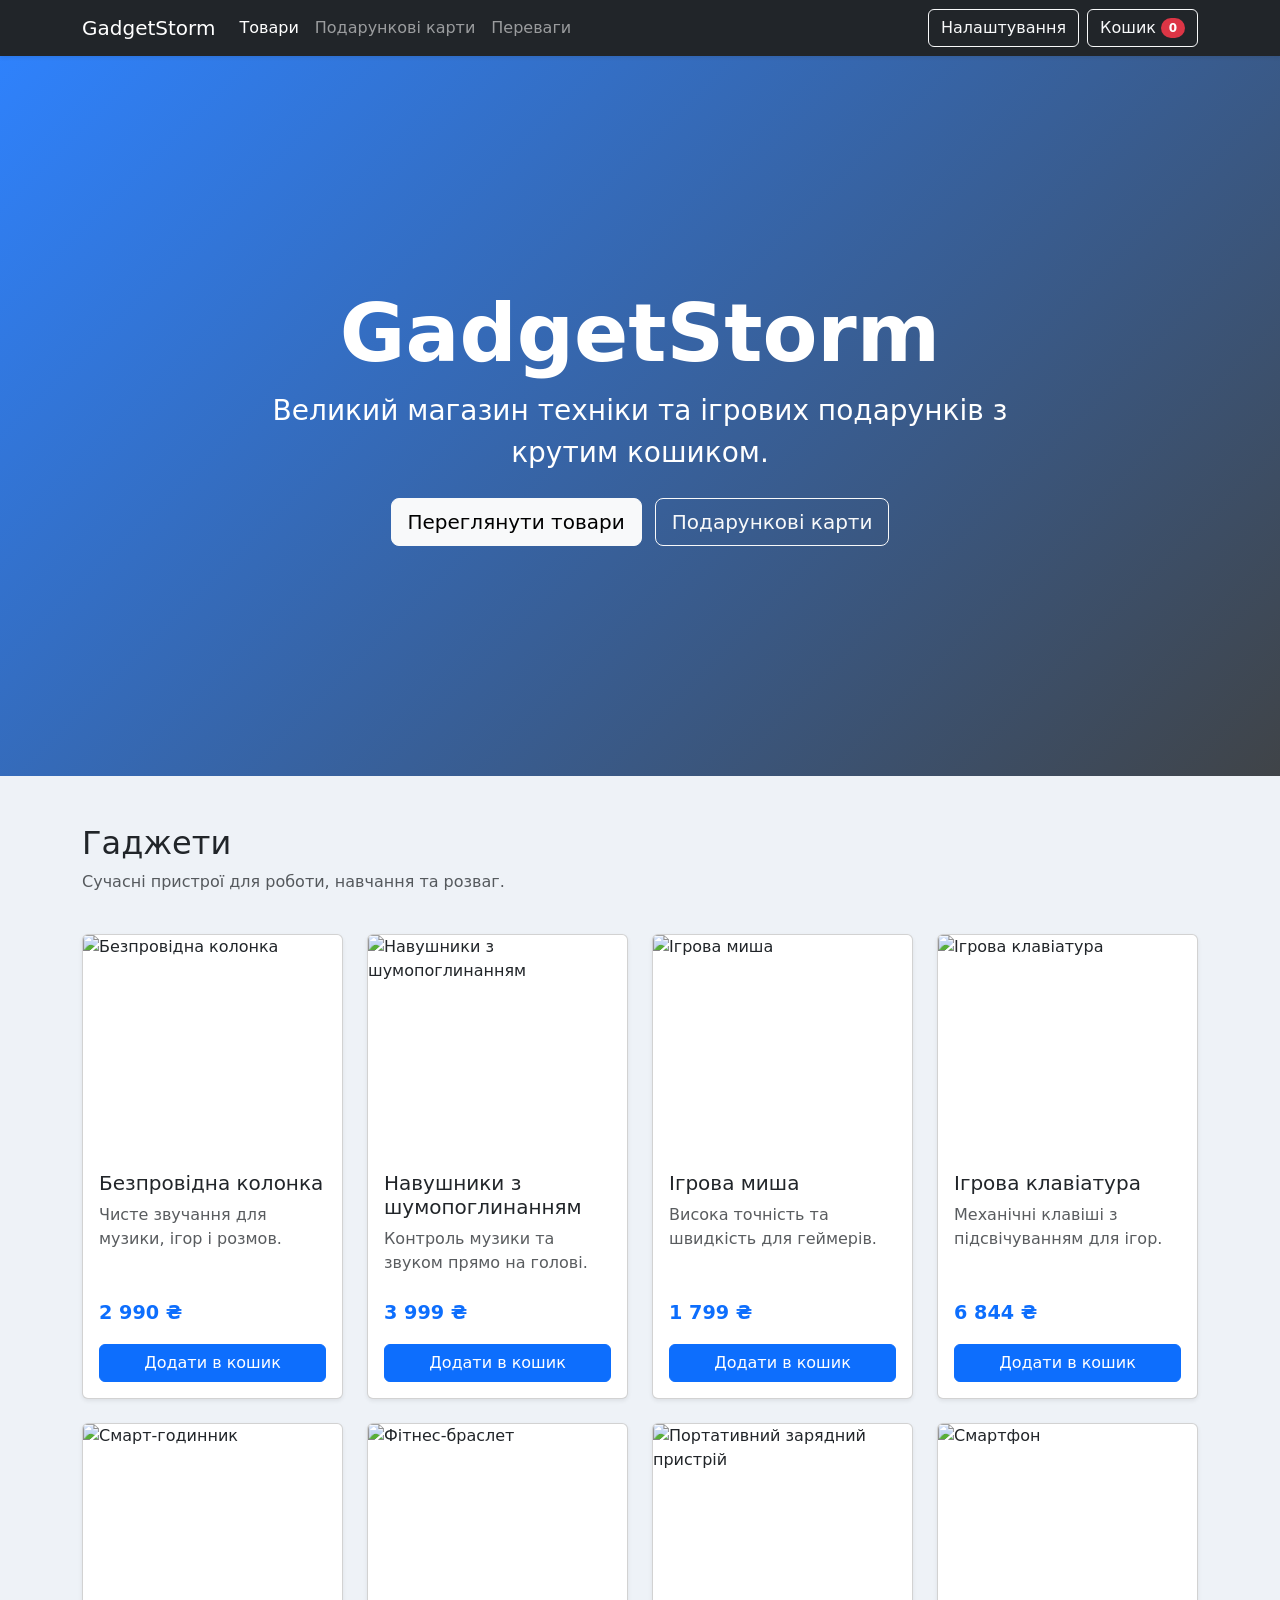
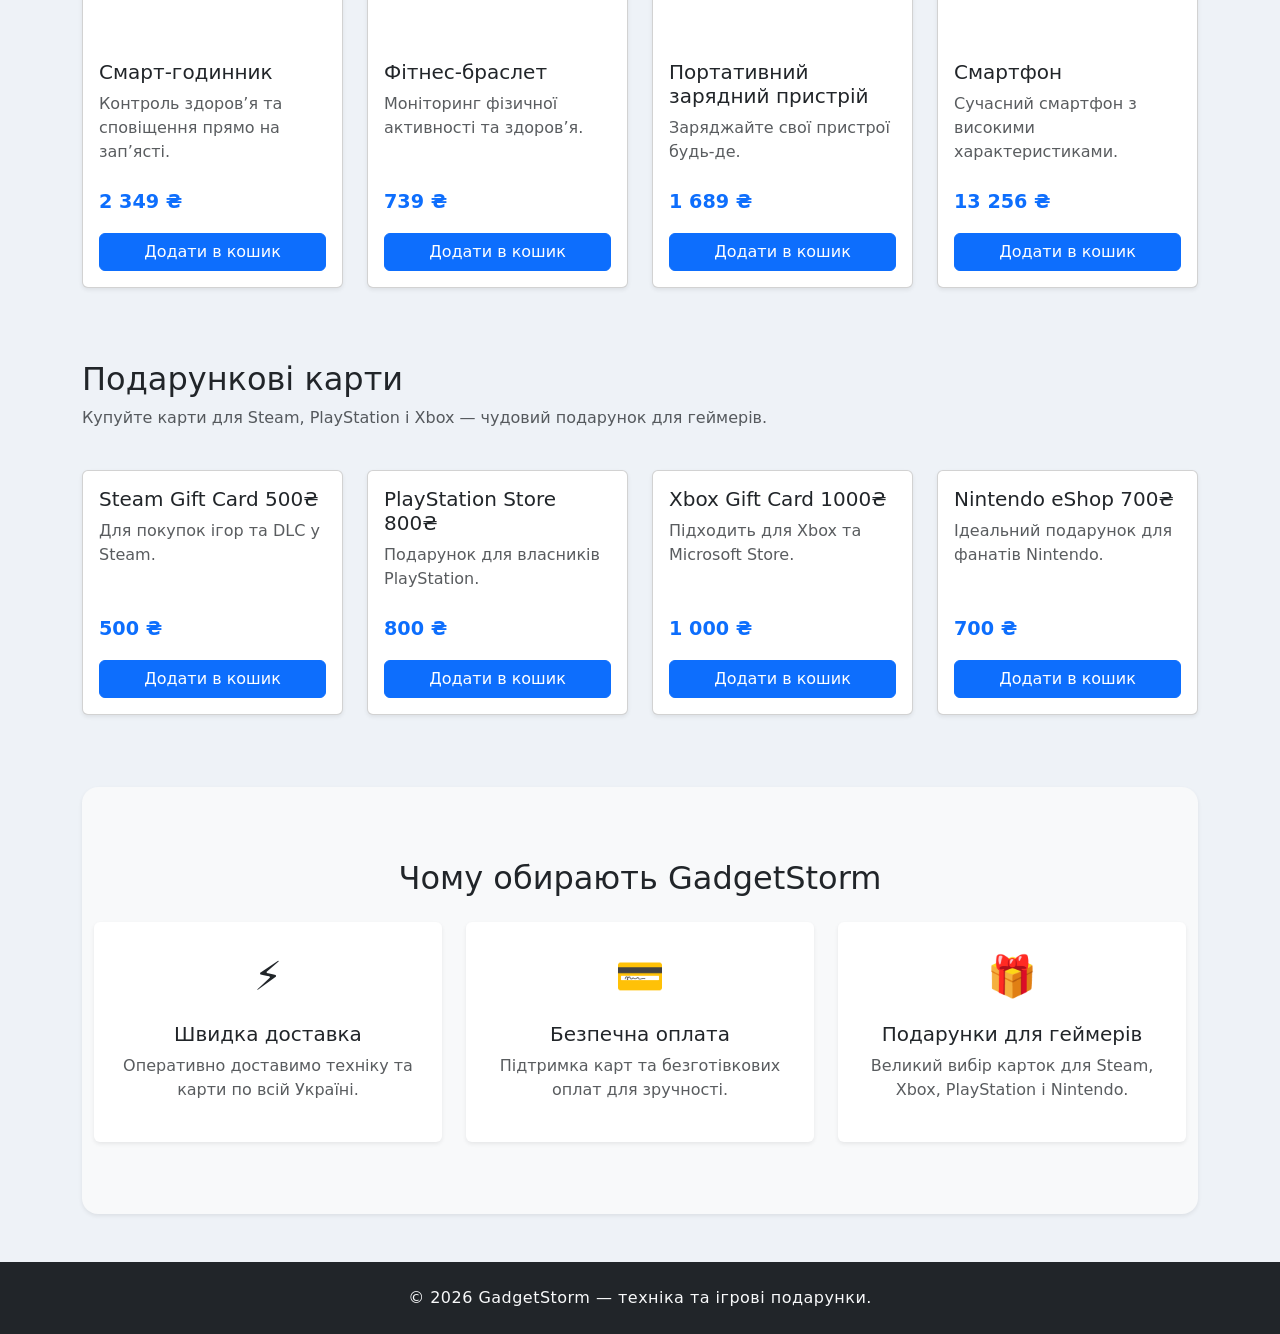
==== index.html @ 374082a3 "Add files via upload" ====
<!doctype html>
<html lang="uk">
  <head>
    <meta charset="utf-8">
    <meta name="viewport" content="width=device-width, initial-scale=1">
    <title>GadgetStorm</title>
    <link href="https://cdn.jsdelivr.net/npm/bootstrap@5.3.8/dist/css/bootstrap.min.css" rel="stylesheet" integrity="sha384-sRIl4kxILFvY47J16cr9ZwB07vP4J8+LH7qKQnuqkuIAvNWLzeN8tE5YBujZqJLB" crossorigin="anonymous">
    <link rel="stylesheet" href="style.css">
  </head>
  <body>
    <nav class="navbar navbar-expand-lg navbar-dark bg-dark shadow-sm">
      <div class="container">
        <a class="navbar-brand" href="#">GadgetStorm</a>
        <button class="navbar-toggler" type="button" data-bs-toggle="collapse" data-bs-target="#navMenu" aria-controls="navMenu" aria-expanded="false" aria-label="Toggle navigation">
          <span class="navbar-toggler-icon"></span>
        </button>
        <div class="collapse navbar-collapse" id="navMenu">
          <ul class="navbar-nav me-auto mb-2 mb-lg-0">
            <li class="nav-item"><a class="nav-link active" aria-current="page" href="#products">Товари</a></li>
            <li class="nav-item"><a class="nav-link" href="#giftcards">Подарункові карти</a></li>
            <li class="nav-item"><a class="nav-link" href="#features">Переваги</a></li>
          </ul>
          <div class="d-flex gap-2">
            <button class="btn btn-outline-light" type="button" data-bs-toggle="modal" data-bs-target="#settingsModal">
              Налаштування
            </button>
            <button class="btn btn-outline-light position-relative" id="cartButton" type="button" data-bs-toggle="modal" data-bs-target="#cartModal">
              Кошик
              <span class="badge bg-danger rounded-pill" id="cartCount">0</span>
            </button>
          </div>
        </div>
      </div>
    </nav>

    <header class="hero text-white d-flex align-items-center">
      <div class="container text-center">
        <h1 class="display-1 fw-bold">GadgetStorm</h1>
        <p class="lead fs-3 mb-4">Великий магазин техніки та ігрових подарунків з крутим кошиком.</p>
        <a href="#products" class="btn btn-light btn-lg me-2">Переглянути товари</a>
        <a href="#giftcards" class="btn btn-outline-light btn-lg">Подарункові карти</a>
      </div>
    </header>

    <main class="container my-5">
      <section id="products" class="mb-5">
        <div class="d-flex justify-content-between align-items-center mb-4">
          <div>
            <h2>Гаджети</h2>
            <p class="text-muted">Сучасні пристрої для роботи, навчання та розваг.</p>
          </div>
        </div>
        <div class="row" id="productGrid"></div>
      </section>

      <section id="giftcards" class="mb-5">
        <div class="d-flex justify-content-between align-items-center mb-4">
          <div>
            <h2>Подарункові карти</h2>
            <p class="text-muted">Купуйте карти для Steam, PlayStation і Xbox — чудовий подарунок для геймерів.</p>
          </div>
        </div>
        <div class="row" id="giftCardGrid"></div>
      </section>

      <section id="features" class="py-5 bg-light rounded-4 shadow-sm">
        <div class="container py-4">
          <h2 class="mb-4 text-center">Чому обирають GadgetStorm</h2>
          <div class="row g-4">
            <div class="col-md-4">
              <div class="card feature-card h-100 border-0 shadow-sm p-4 text-center">
                <div class="feature-icon mb-3">⚡</div>
                <h5>Швидка доставка</h5>
                <p class="text-muted">Оперативно доставимо техніку та карти по всій Україні.</p>
              </div>
            </div>
            <div class="col-md-4">
              <div class="card feature-card h-100 border-0 shadow-sm p-4 text-center">
                <div class="feature-icon mb-3">💳</div>
                <h5>Безпечна оплата</h5>
                <p class="text-muted">Підтримка карт та безготівкових оплат для зручності.</p>
              </div>
            </div>
            <div class="col-md-4">
              <div class="card feature-card h-100 border-0 shadow-sm p-4 text-center">
                <div class="feature-icon mb-3">🎁</div>
                <h5>Подарунки для геймерів</h5>
                <p class="text-muted">Великий вибір карток для Steam, Xbox, PlayStation і Nintendo.</p>
              </div>
            </div>
          </div>
        </div>
      </section>
    </main>

    <div class="modal fade" id="cartModal" tabindex="-1" aria-labelledby="cartModalLabel" aria-hidden="true">
      <div class="modal-dialog modal-lg modal-dialog-scrollable">
        <div class="modal-content">
          <div class="modal-header">
            <h5 class="modal-title" id="cartModalLabel">Ваш кошик</h5>
            <button type="button" class="btn-close" data-bs-dismiss="modal" aria-label="Закрити"></button>
          </div>
          <div class="modal-body">
            <div id="cartItems"></div>
            <div class="mt-4 text-end">
              <h5>Загалом: <span id="cartTotal">0</span> ₴</h5>
            </div>
          </div>
          <div class="modal-footer">
            <button type="button" class="btn btn-secondary" data-bs-dismiss="modal">Продовжити покупки</button>
            <button type="button" class="btn btn-primary" id="checkoutButton">Оформити замовлення</button>
          </div>
        </div>
      </div>
    </div>

    <div class="modal fade" id="settingsModal" tabindex="-1" aria-labelledby="settingsModalLabel" aria-hidden="true">
      <div class="modal-dialog">
        <div class="modal-content">
          <div class="modal-header">
            <h5 class="modal-title" id="settingsModalLabel">Налаштування</h5>
            <button type="button" class="btn-close" data-bs-dismiss="modal" aria-label="Закрити"></button>
          </div>
          <div class="modal-body">
            <div class="form-check form-switch mb-3">
              <input class="form-check-input" type="checkbox" id="themeToggle">
              <label class="form-check-label" for="themeToggle">Темна тема</label>
            </div>
            <div class="form-check form-switch mb-3">
              <input class="form-check-input" type="checkbox" id="largeTextToggle">
              <label class="form-check-label" for="largeTextToggle">Великий шрифт</label>
            </div>
          </div>
          <div class="modal-footer">
            <button type="button" class="btn btn-secondary" data-bs-dismiss="modal">Закрити</button>
            <button type="button" class="btn btn-primary" data-bs-dismiss="modal">Зберегти</button>
          </div>
        </div>
      </div>
    </div>

    <footer class="bg-dark text-light py-4 mt-5">
      <div class="container text-center">
        <p class="mb-0">© 2026 GadgetStorm — техніка та ігрові подарунки.</p>
      </div>
    </footer>

    <script src="https://cdn.jsdelivr.net/npm/bootstrap@5.3.8/dist/js/bootstrap.bundle.min.js" integrity="sha384-FKyoEForCGlyvwx9Hj09JcYn3nv7wiPVlz7YYwJrWVcXK/BmnVDxM+D2scQbITxI" crossorigin="anonymous"></script>
    <script src="script.js"></script>
  </body>
</html>
---- style.css ----
:root {
  --brand: #0d6efd;
  --bg-soft: #eef2f7;
  --hero-image: linear-gradient(135deg, rgba(13, 110, 253, 0.85), rgba(33, 37, 41, 0.85)), url('https://images.unsplash.com/photo-1518770660439-4636190af475?auto=format&fit=crop&w=1800&q=80');
}

body {
  font-family: 'Inter', system-ui, sans-serif;
  background: var(--bg-soft);
  color: #212529;
}

.hero {
  min-height: 720px;
  background: var(--hero-image);
  background-size: cover;
  background-position: center;
  display: flex;
  align-items: center;
}

.hero .lead {
  max-width: 760px;
  margin: 0 auto;
}

.product-card {
  transition: transform 0.25s ease, box-shadow 0.25s ease;
}

.product-card:hover {
  transform: translateY(-10px);
  box-shadow: 0 24px 48px rgba(0, 0, 0, 0.14);
}

.product-image {
  height: 220px;
  object-fit: cover;
}

.product-price {
  font-size: 1.2rem;
  font-weight: 800;
}

.feature-card {
  background: #ffffff;
}

.feature-icon {
  font-size: 2.5rem;
}

.theme-dark {
  background: #121214;
  color: #f8f9fa;
}

.theme-dark .navbar,
.theme-dark footer,
.theme-dark .feature-card,
.theme-dark .product-card,
.theme-dark .modal-content {
  background: #1f2125;
  color: #f8f9fa;
}

.theme-dark .text-muted {
  color: #adb5bd !important;
}

.theme-dark .btn-outline-light {
  color: #f8f9fa;
  border-color: #f8f9fa;
}

.theme-dark .btn-outline-light:hover {
  background: rgba(248, 249, 250, 0.08);
}

.large-text {
  font-size: 1.15rem;
}

.modal-body {
  min-height: 240px;
}

.cart-item {
  border-bottom: 1px solid #dee2e6;
  padding-bottom: 1rem;
  margin-bottom: 1rem;
}

.cart-item:last-child {
  border-bottom: none;
  margin-bottom: 0;
  padding-bottom: 0;
}

.cart-empty {
  text-align: center;
  color: #6c757d;
}

footer {
  letter-spacing: 0.03em;
}
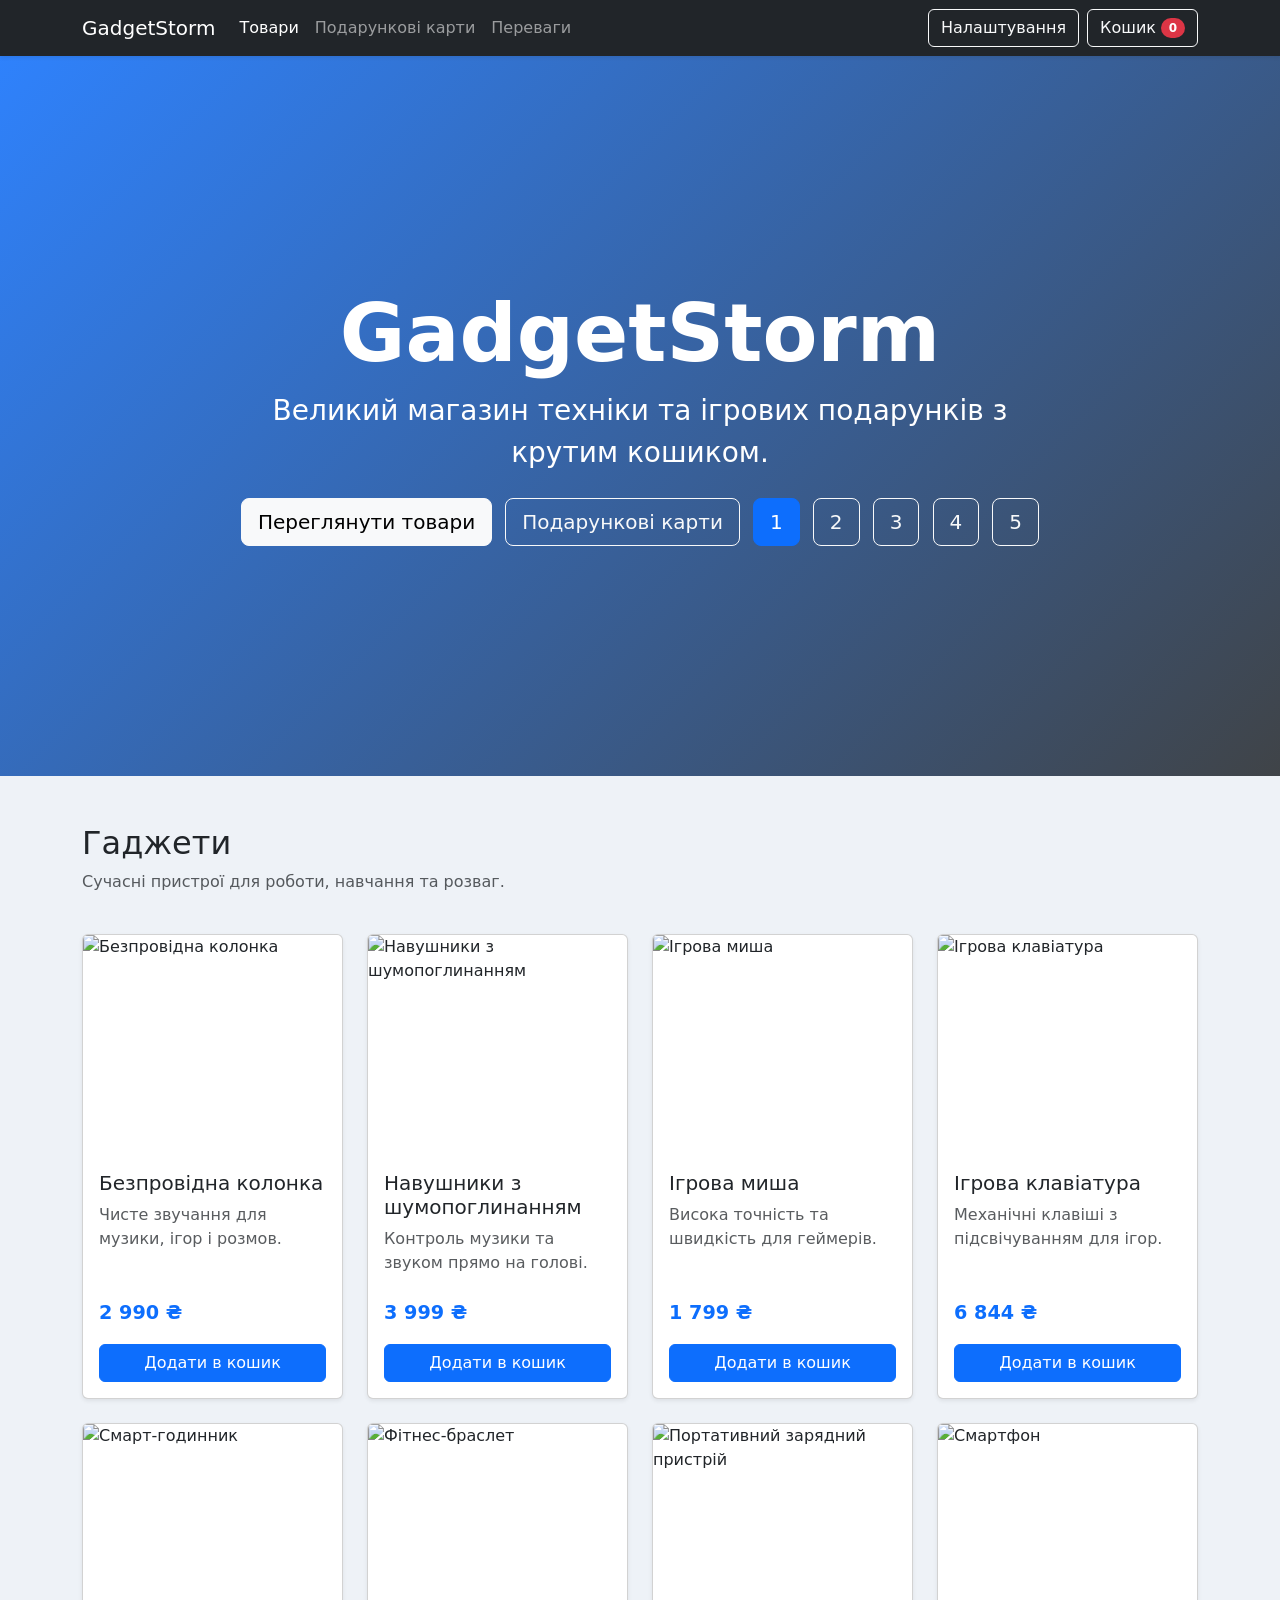
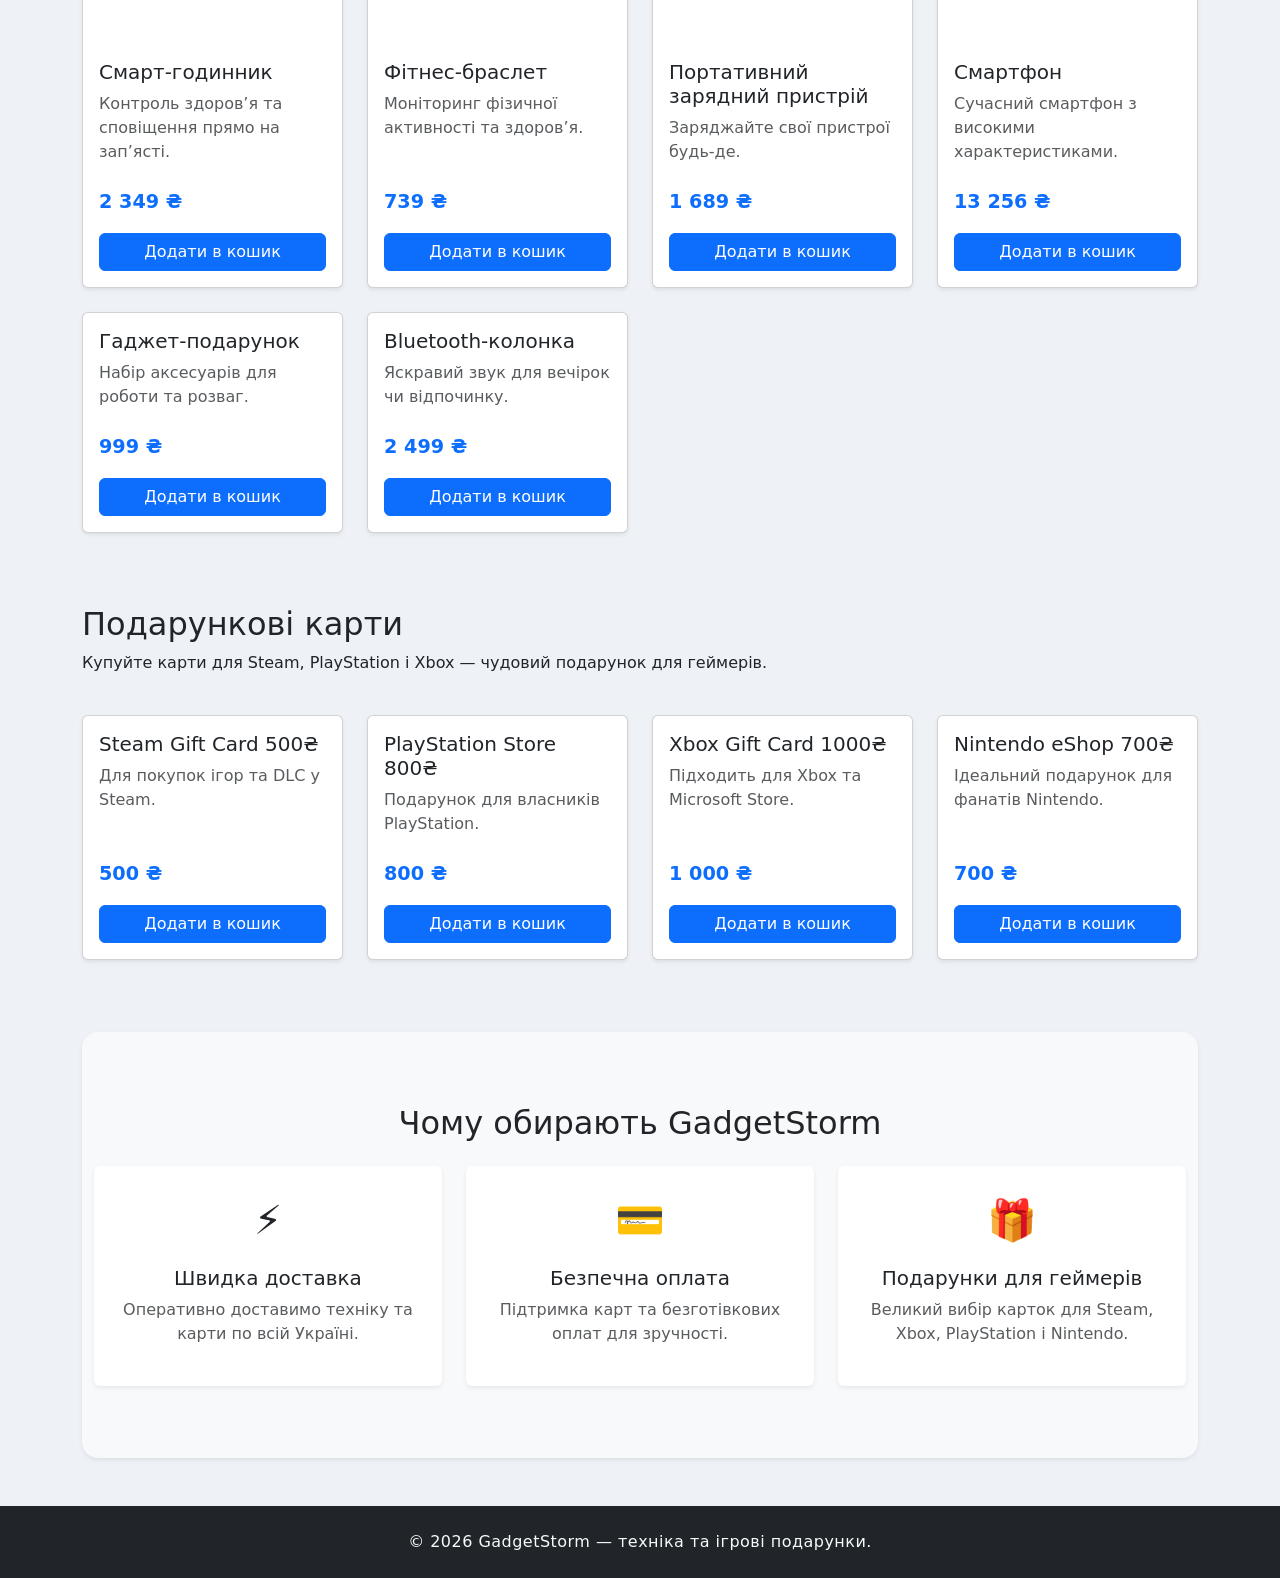
==== commit 37ad43d1: "Add files via upload" ====
--- a/index.html
+++ b/index.html
@@ -24,7 +24,7 @@
             <button class="btn btn-outline-light" type="button" data-bs-toggle="modal" data-bs-target="#settingsModal">
               Налаштування
             </button>
-            <button class="btn btn-outline-light position-relative" id="cartButton" type="button" data-bs-toggle="modal" data-bs-target="#cartModal">
+            <button class="btn btn-outline-light position-relative" type="button" data-bs-toggle="offcanvas" data-bs-target="#cartCanvas" aria-controls="cartCanvas">
               Кошик
               <span class="badge bg-danger rounded-pill" id="cartCount">0</span>
             </button>
@@ -38,7 +38,12 @@
         <h1 class="display-1 fw-bold">GadgetStorm</h1>
         <p class="lead fs-3 mb-4">Великий магазин техніки та ігрових подарунків з крутим кошиком.</p>
         <a href="#products" class="btn btn-light btn-lg me-2">Переглянути товари</a>
-        <a href="#giftcards" class="btn btn-outline-light btn-lg">Подарункові карти</a>
+        <a href="#giftcards" class="btn btn-outline-light btn-lg me-2">Подарункові карти</a>
+        <a href="index.html" class="btn btn-primary btn-lg me-2">1</a>
+        <a href="page2.html" class="btn btn-outline-light btn-lg me-2">2</a>
+        <a href="page3.html" class="btn btn-outline-light btn-lg me-2">3</a>
+        <a href="page4.html" class="btn btn-outline-light btn-lg me-2">4</a>
+        <a href="page5.html" class="btn btn-outline-light btn-lg">5</a>
       </div>
     </header>
 
@@ -57,7 +62,7 @@
         <div class="d-flex justify-content-between align-items-center mb-4">
           <div>
             <h2>Подарункові карти</h2>
-            <p class="text-muted">Купуйте карти для Steam, PlayStation і Xbox — чудовий подарунок для геймерів.</p>
+            <p class="text-dark">Купуйте карти для Steam, PlayStation і Xbox — чудовий подарунок для геймерів.</p>
           </div>
         </div>
         <div class="row" id="giftCardGrid"></div>
@@ -65,7 +70,7 @@
 
       <section id="features" class="py-5 bg-light rounded-4 shadow-sm">
         <div class="container py-4">
-          <h2 class="mb-4 text-center">Чому обирають GadgetStorm</h2>
+          <h2 class="mb-4 text-center text-dark">Чому обирають GadgetStorm</h2>
           <div class="row g-4">
             <div class="col-md-4">
               <div class="card feature-card h-100 border-0 shadow-sm p-4 text-center">
@@ -93,23 +98,20 @@
       </section>
     </main>
 
-    <div class="modal fade" id="cartModal" tabindex="-1" aria-labelledby="cartModalLabel" aria-hidden="true">
-      <div class="modal-dialog modal-lg modal-dialog-scrollable">
-        <div class="modal-content">
-          <div class="modal-header">
-            <h5 class="modal-title" id="cartModalLabel">Ваш кошик</h5>
-            <button type="button" class="btn-close" data-bs-dismiss="modal" aria-label="Закрити"></button>
+    <div class="offcanvas offcanvas-end" tabindex="-1" id="cartCanvas" aria-labelledby="cartCanvasLabel">
+      <div class="offcanvas-header">
+        <h5 class="offcanvas-title" id="cartCanvasLabel">Кошик покупок</h5>
+        <button type="button" class="btn-close text-reset" data-bs-dismiss="offcanvas" aria-label="Закрити"></button>
+      </div>
+      <div class="offcanvas-body d-flex flex-column">
+        <div id="cartItems" class="mb-4"></div>
+        <div class="mt-auto">
+          <div class="d-flex justify-content-between align-items-center mb-3">
+            <span class="fw-semibold">Загалом:</span>
+            <span id="cartTotal" class="fs-5">0 ₴</span>
           </div>
-          <div class="modal-body">
-            <div id="cartItems"></div>
-            <div class="mt-4 text-end">
-              <h5>Загалом: <span id="cartTotal">0</span> ₴</h5>
-            </div>
-          </div>
-          <div class="modal-footer">
-            <button type="button" class="btn btn-secondary" data-bs-dismiss="modal">Продовжити покупки</button>
-            <button type="button" class="btn btn-primary" id="checkoutButton">Оформити замовлення</button>
-          </div>
+          <p class="small text-muted mb-3">Менеджер магазину: <strong>+380961374722</strong></p>
+          <button id="checkoutButton" type="button" class="btn btn-primary w-100">Оформити замовлення</button>
         </div>
       </div>
     </div>
--- a/style.css
+++ b/style.css
@@ -2,6 +2,10 @@
   --brand: #0d6efd;
   --bg-soft: #eef2f7;
   --hero-image: linear-gradient(135deg, rgba(13, 110, 253, 0.85), rgba(33, 37, 41, 0.85)), url('https://images.unsplash.com/photo-1518770660439-4636190af475?auto=format&fit=crop&w=1800&q=80');
+}
+
+html {
+  scroll-behavior: smooth;
 }
 
 body {
